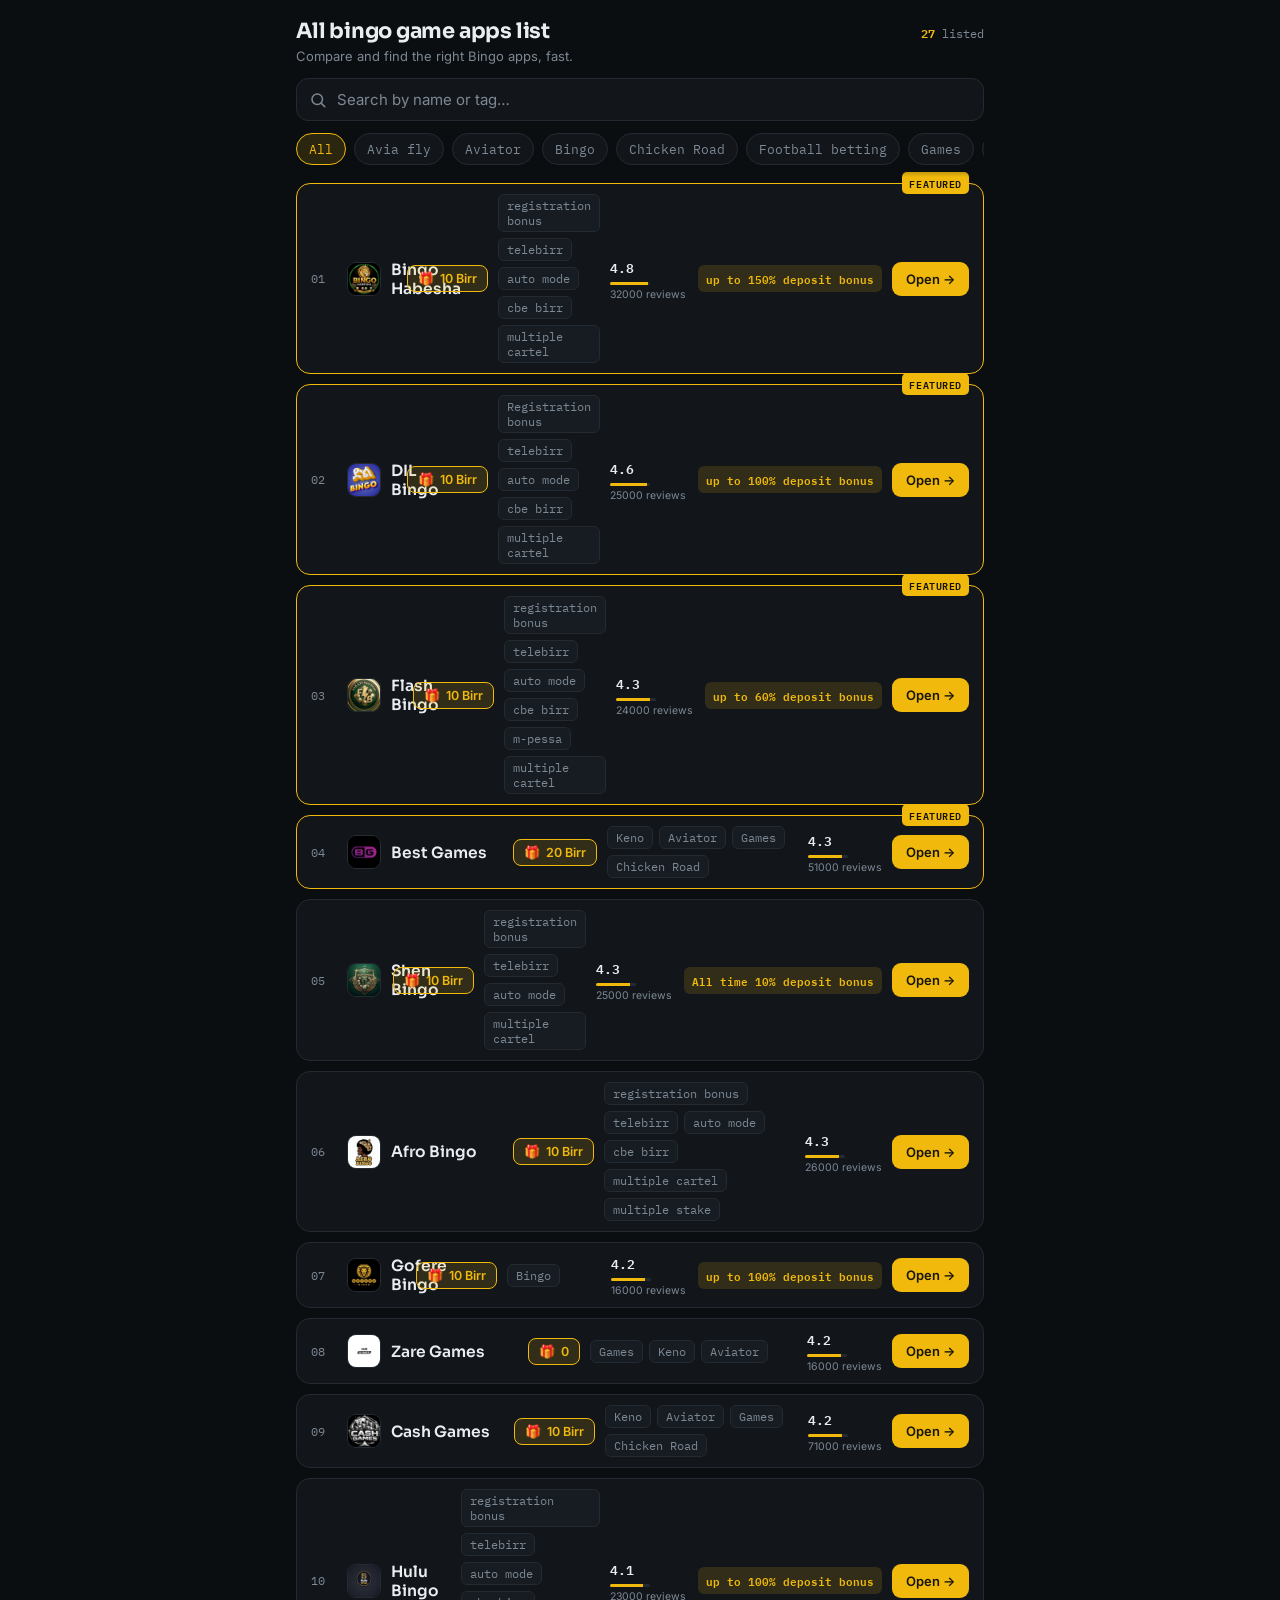
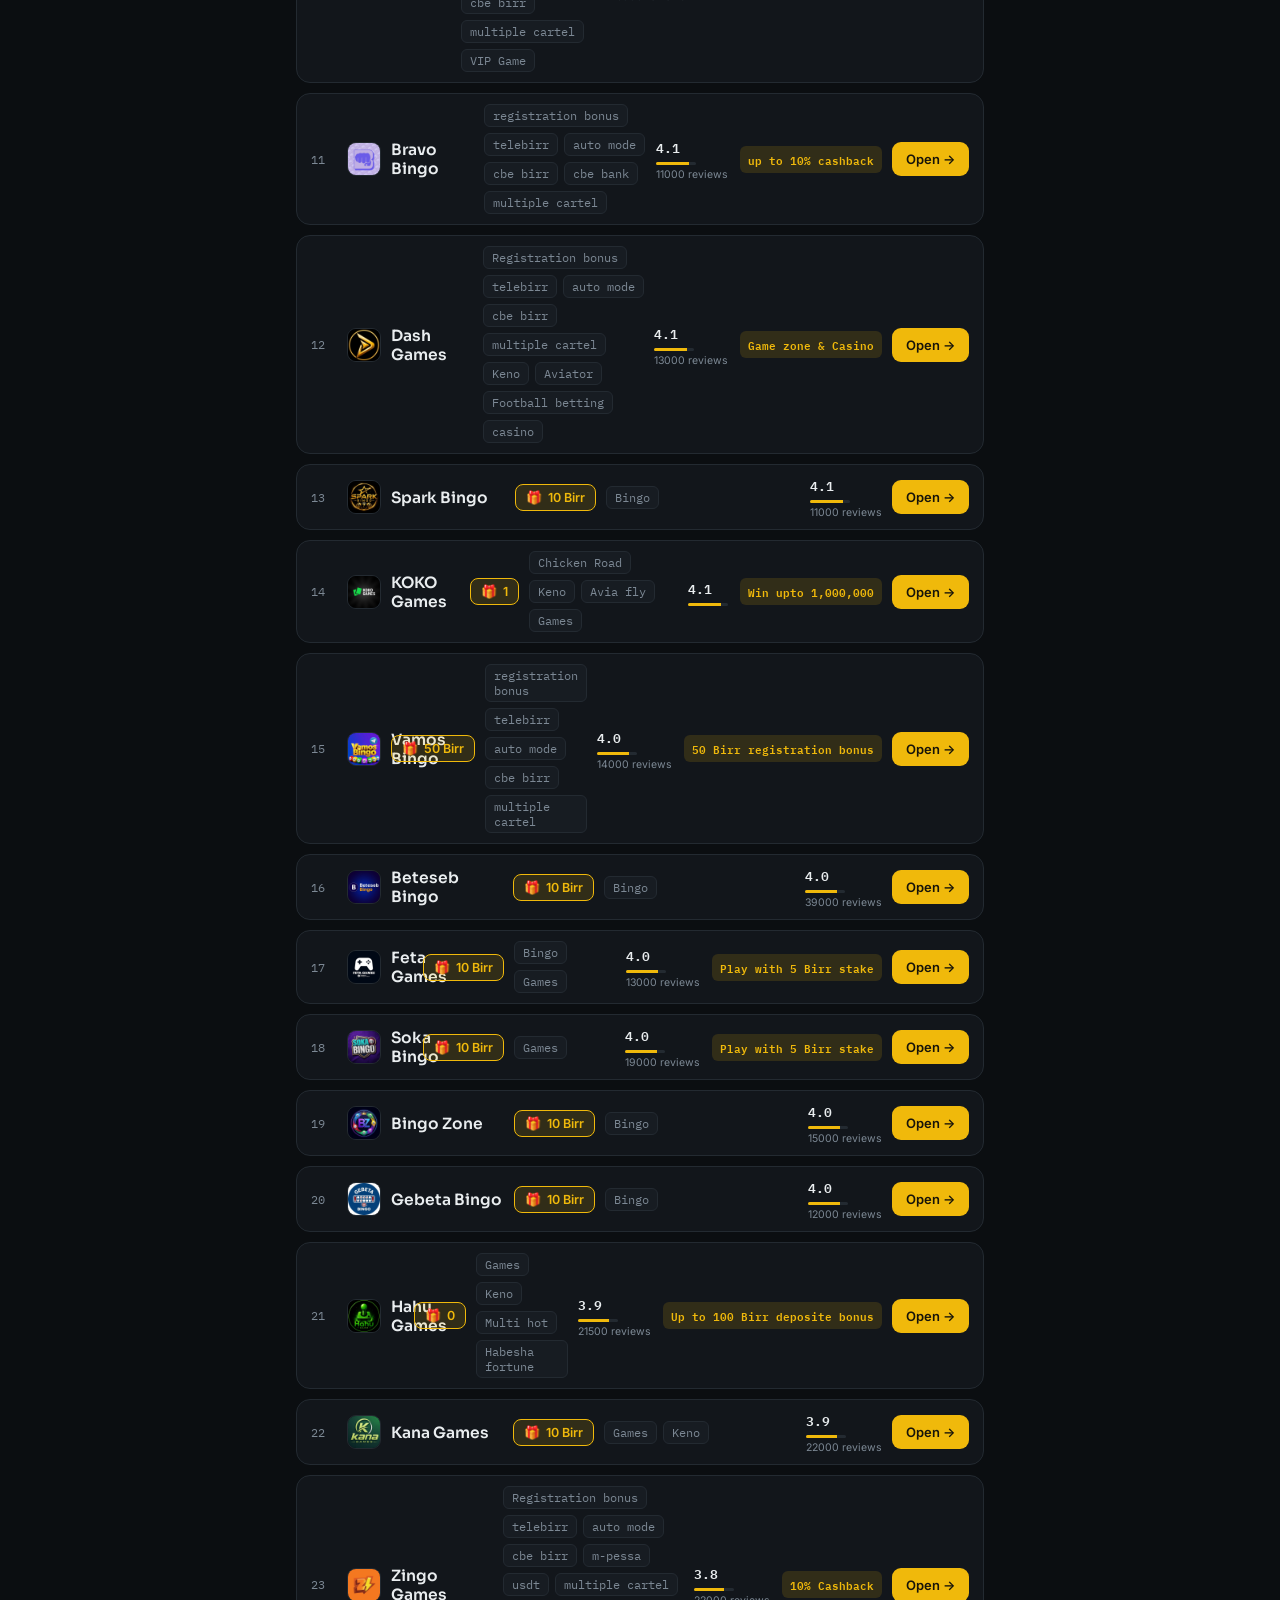
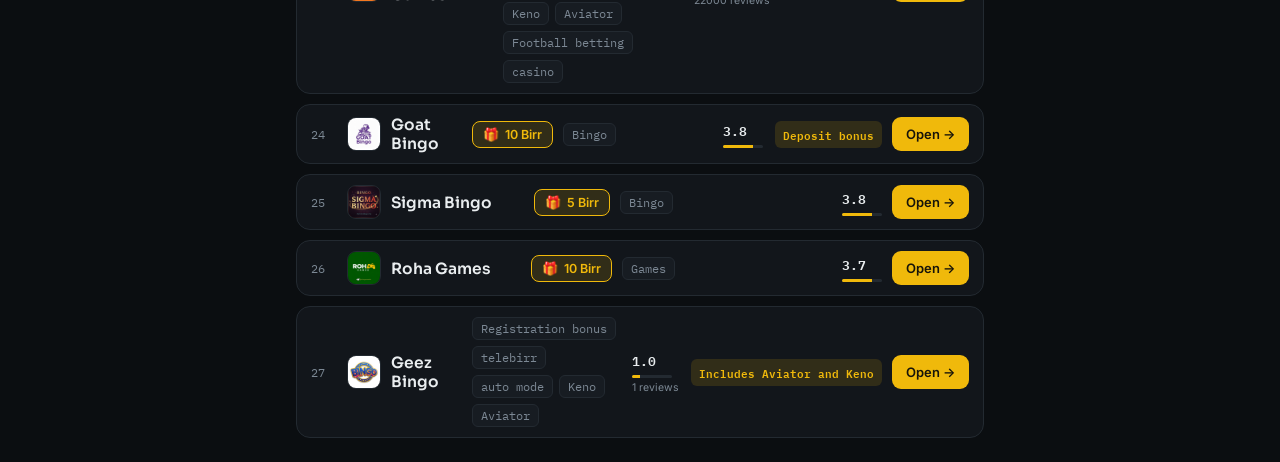
==== index.html @ 149c82ef "Update index.html" ====
<!DOCTYPE html>
<html lang="en">
<head>
<meta charset="UTF-8" />
<meta name="viewport" content="width=device-width, initial-scale=1, maximum-scale=1, viewport-fit=cover" />
<title>All Bingo</title>

<script src="https://telegram.org/js/telegram-web-app.js"></script>

<link rel="preconnect" href="https://fonts.googleapis.com">
<link rel="preconnect" href="https://fonts.gstatic.com" crossorigin>
<link href="https://fonts.googleapis.com/css2?family=Sora:wght@500;600;700&family=Inter:wght@400;500;600&family=IBM+Plex+Mono:wght@500;600&display=swap" rel="stylesheet">

<link rel="stylesheet" href="style.css" />
</head>
<body>
<head><script async src="https://js.onclckmn.com/static/onclicka.js" data-admpid="472430"></script></head>
<div id="splash" class="splash" aria-hidden="true">
  <div class="splash__balls">
    <span class="ball ball--b" style="--d:0s">B</span>
    <span class="ball ball--i" style="--d:0.12s">I</span>
    <span class="ball ball--n" style="--d:0.24s">N</span>
    <span class="ball ball--g" style="--d:0.36s">G</span>
    <span class="ball ball--o" style="--d:0.48s">O</span>
  </div>
  <div class="splash__wordmark">All <span>Bingo</span></div>
  <div class="splash__hint">tap to skip</div>
</div>

<div class="app">

  <header class="topbar">
    <div class="topbar__title-row">
      <h1 id="pageTitle" class="topbar__title">All bingo game apps list</h1>
      <span class="topbar__count"><span id="resultCount">0</span> listed</span>
    </div>
    <p id="pageSubtitle" class="topbar__subtitle">Compare and find the right Bingo apps, fast.</p>

    <div class="searchbar">
      <svg class="searchbar__icon" viewBox="0 0 24 24" width="18" height="18" aria-hidden="true">
        <circle cx="11" cy="11" r="7" fill="none" stroke="currentColor" stroke-width="2"/>
        <line x1="16.5" y1="16.5" x2="21" y2="21" stroke="currentColor" stroke-width="2" stroke-linecap="round"/>
      </svg>
      <input id="searchInput" class="searchbar__input" type="text" inputmode="search"
             placeholder="Search by name or tag…" autocomplete="off" />
      <button id="clearSearch" class="searchbar__clear" aria-label="Clear search" hidden>&times;</button>
    </div>

    <div id="tagRow" class="tagrow" role="tablist" aria-label="Filter by tag">
      <!-- tag chips injected by app.js -->
    </div>
  </header>

  <main id="list" class="list" aria-live="polite">
    <!-- rows injected by app.js -->
  </main>

  <div id="emptyState" class="empty" hidden>
    <p class="empty__title">Nothing matches</p>
    <p class="empty__sub">Try a different search term or clear filters.</p>
    <button id="resetFilters" class="empty__reset">Reset filters</button>
  </div>

</div>

<script src="app.js"></script>
</body>
</html>
---- style.css ----
/* ---- Tokens ---- */
:root,
html[data-theme="dark"] {
  --bg: #0B0E11;
  --surface: #12161B;
  --surface-2: #171C22;
  --border: #232A31;
  --text: #E9EDEF;
  --text-muted: #7C8894;
  --accent: #F0B90B;
  --accent-soft: rgba(240, 185, 11, 0.14);
  --accent-text-on: #17140A;
  --danger: #E5484D;
}

html[data-theme="light"] {
  --bg: #F6F5F2;
  --surface: #FFFFFF;
  --surface-2: #FBFAF7;
  --border: #E3E0D8;
  --text: #17181A;
  --text-muted: #6B6F76;
  --accent: #B5810A;
  --accent-soft: rgba(181, 129, 10, 0.12);
  --accent-text-on: #FFFFFF;
  --danger: #C4322C;
}

* { box-sizing: border-box; }

html, body {
  margin: 0;
  padding: 0;
  background: var(--bg);
  color: var(--text);
}

body {
  font-family: 'Inter', system-ui, sans-serif;
  -webkit-font-smoothing: antialiased;
  padding-bottom: 24px;
}

.app { max-width: 720px; margin: 0 auto; }

/* ---- Splash screen ---- */
.splash {
  position: fixed;
  inset: 0;
  z-index: 999;
  background: var(--bg);
  display: flex;
  flex-direction: column;
  align-items: center;
  justify-content: center;
  gap: 20px;
  overflow: hidden;
  transition: opacity .45s ease, transform .45s ease;
}

.splash::before {
  content: "";
  position: absolute;
  width: 260px;
  height: 260px;
  border-radius: 50%;
  background: radial-gradient(circle, var(--accent-soft), transparent 70%);
  animation: splashGlow 2.4s ease-in-out infinite;
}

.splash--hide {
  opacity: 0;
  transform: scale(1.03);
  pointer-events: none;
}

.splash__balls {
  display: flex;
  gap: 10px;
  position: relative;
  z-index: 1;
}

.ball {
  width: 46px;
  height: 46px;
  border-radius: 50%;
  display: flex;
  align-items: center;
  justify-content: center;
  font-family: 'Sora', sans-serif;
  font-weight: 700;
  font-size: 18px;
  color: #17140A;
  opacity: 0;
  box-shadow: 0 6px 14px rgba(0, 0, 0, .35);
  animation: ballDrop .6s cubic-bezier(.34, 1.56, .64, 1) forwards;
  animation-delay: var(--d);
}

.ball--b, .ball--n { background: var(--accent); }
.ball--i, .ball--o { background: #2DD4BF; }
.ball--g { background: #FF7A59; }

@keyframes ballDrop {
  0%   { opacity: 0; transform: translateY(-140px) rotate(-25deg) scale(.6); }
  60%  { opacity: 1; transform: translateY(6px) rotate(6deg) scale(1.05); }
  80%  { transform: translateY(-4px) rotate(-2deg) scale(.98); }
  100% { opacity: 1; transform: translateY(0) rotate(0) scale(1); }
}

.splash__wordmark {
  position: relative;
  z-index: 1;
  font-family: 'Sora', sans-serif;
  font-weight: 700;
  font-size: 26px;
  letter-spacing: -0.01em;
  color: var(--text);
  opacity: 0;
  transform: translateY(10px);
  animation: splashWordIn .5s ease forwards;
  animation-delay: .78s;
}

.splash__wordmark span { color: var(--accent); }

@keyframes splashWordIn { to { opacity: 1; transform: none; } }

.splash__hint {
  position: relative;
  z-index: 1;
  font-family: 'IBM Plex Mono', monospace;
  font-size: 11px;
  color: var(--text-muted);
  opacity: 0;
  animation: splashHintIn .4s ease forwards;
  animation-delay: 1.3s;
}

@keyframes splashHintIn { to { opacity: .7; } }

@keyframes splashGlow {
  0%, 100% { opacity: .5; transform: scale(1); }
  50%      { opacity: 1; transform: scale(1.15); }
}

/* ---- Topbar ---- */
.topbar {
  position: sticky;
  top: 0;
  z-index: 10;
  background: linear-gradient(to bottom, var(--bg) 85%, transparent);
  padding: 18px 16px 10px;
}

.topbar__title-row {
  display: flex;
  align-items: baseline;
  justify-content: space-between;
  gap: 8px;
}

.topbar__title {
  font-family: 'Sora', sans-serif;
  font-weight: 700;
  font-size: 21px;
  letter-spacing: -0.01em;
  margin: 0;
}

.topbar__count {
  font-family: 'IBM Plex Mono', monospace;
  font-size: 12px;
  color: var(--text-muted);
  white-space: nowrap;
}

.topbar__count #resultCount {
  color: var(--accent);
  font-weight: 600;
}

.topbar__subtitle {
  margin: 4px 0 14px;
  font-size: 13px;
  color: var(--text-muted);
}

/* ---- Search ---- */
.searchbar {
  display: flex;
  align-items: center;
  gap: 8px;
  background: var(--surface);
  border: 1px solid var(--border);
  border-radius: 12px;
  padding: 10px 12px;
}

.searchbar__icon { color: var(--text-muted); flex-shrink: 0; }

.searchbar__input {
  flex: 1;
  border: none;
  background: transparent;
  color: var(--text);
  font-family: 'Inter', sans-serif;
  font-size: 15px;
  outline: none;
  min-width: 0;
}

.searchbar__input::placeholder { color: var(--text-muted); }

.searchbar__clear {
  border: none;
  background: var(--border);
  color: var(--text-muted);
  width: 20px;
  height: 20px;
  border-radius: 50%;
  font-size: 14px;
  line-height: 1;
  cursor: pointer;
  flex-shrink: 0;
}

/* ---- Tag filter row ---- */
.tagrow {
  display: flex;
  gap: 8px;
  overflow-x: auto;
  margin-top: 12px;
  padding-bottom: 2px;
  scrollbar-width: none;
}
.tagrow::-webkit-scrollbar { display: none; }

.chip {
  flex-shrink: 0;
  font-family: 'IBM Plex Mono', monospace;
  font-size: 12.5px;
  padding: 7px 12px;
  border-radius: 999px;
  border: 1px solid var(--border);
  background: var(--surface);
  color: var(--text-muted);
  cursor: pointer;
  white-space: nowrap;
  transition: border-color .15s, color .15s, background .15s;
}

.chip[aria-selected="true"] {
  border-color: var(--accent);
  color: var(--accent);
  background: var(--accent-soft);
}

/* ---- List / rows ---- */
.list { padding: 6px 16px 0; display: flex; flex-direction: column; gap: 10px; }

.row {
  position: relative;
  background: var(--surface);
  border: 1px solid var(--border);
  border-radius: 14px;
  padding: 12px 14px;
  display: flex;
  flex-direction: column;
  gap: 10px;
  animation: fadeIn .2s ease;
}

.row--featured { border-color: var(--accent); }

.row--featured::before {
  content: "FEATURED";
  position: absolute;
  top: -1px;
  right: 14px;
  transform: translateY(-50%);
  background: var(--accent);
  color: var(--accent-text-on);
  font-family: 'IBM Plex Mono', monospace;
  font-size: 9.5px;
  font-weight: 600;
  letter-spacing: .06em;
  padding: 2px 7px;
  border-radius: 5px;
}

@keyframes fadeIn { from { opacity: 0; transform: translateY(3px); } to { opacity: 1; transform: none; } }

.row__top { display: flex; align-items: center; gap: 10px; }

.row__rank {
  font-family: 'IBM Plex Mono', monospace;
  font-size: 12px;
  color: var(--text-muted);
  width: 26px;
  flex-shrink: 0;
}

.row__logo {
  width: 34px;
  height: 34px;
  border-radius: 9px;
  background: var(--surface-2);
  border: 1px solid var(--border);
  flex-shrink: 0;
  display: flex;
  align-items: center;
  justify-content: center;
  font-family: 'Sora', sans-serif;
  font-weight: 600;
  font-size: 14px;
  color: var(--text-muted);
  overflow: hidden;
}

.row__logo img { width: 100%; height: 100%; object-fit: cover; }

.row__name {
  font-family: 'Sora', sans-serif;
  font-weight: 600;
  font-size: 15.5px;
  flex: 1;
  min-width: 0;
}

.row__bonus {
  display: flex;
  align-items: center;
  gap: 6px;
  margin-left: 36px;
  font-family: 'Inter', sans-serif;
  font-size: 12.5px;
  font-weight: 600;
  color: var(--accent);
  background: var(--accent-soft);
  border: 1px solid var(--accent);
  padding: 5px 10px;
  border-radius: 8px;
  width: fit-content;
}

.row__bonus-icon { font-size: 13px; line-height: 1; }

.row__tags { display: flex; flex-wrap: wrap; gap: 6px; padding-left: 36px; }

.tag {
  font-size: 11.5px;
  font-family: 'IBM Plex Mono', monospace;
  color: var(--text-muted);
  background: var(--surface-2);
  border: 1px solid var(--border);
  padding: 3px 8px;
  border-radius: 6px;
}

.row__bottom {
  display: flex;
  align-items: center;
  justify-content: space-between;
  padding-left: 36px;
  gap: 10px;
}

.row__meta { display: flex; align-items: center; gap: 12px; min-width: 0; }

.rating {
  display: flex;
  flex-direction: column;
  gap: 3px;
  min-width: 40px;
}

.rating__num {
  font-family: 'IBM Plex Mono', monospace;
  font-size: 13px;
  font-weight: 600;
  color: var(--text);
}

.rating__meter {
  width: 40px;
  height: 3px;
  background: var(--border);
  border-radius: 2px;
  overflow: hidden;
}

.rating__meter span {
  display: block;
  height: 100%;
  background: var(--accent);
}

.rating__reviews {
  font-size: 10.5px;
  color: var(--text-muted);
  white-space: nowrap;
}

.note {
  font-family: 'IBM Plex Mono', monospace;
  font-size: 11px;
  font-weight: 600;
  color: var(--accent);
  background: var(--accent-soft);
  padding: 4px 8px;
  border-radius: 6px;
  white-space: nowrap;
}

.row__cta {
  flex-shrink: 0;
  font-family: 'Inter', sans-serif;
  font-size: 13px;
  font-weight: 600;
  color: var(--accent-text-on);
  background: var(--accent);
  border: none;
  padding: 9px 14px;
  border-radius: 9px;
  text-decoration: none;
  display: inline-flex;
  align-items: center;
  gap: 4px;
  white-space: nowrap;
}

/* ---- Empty state ---- */
.empty {
  text-align: center;
  padding: 60px 24px;
  color: var(--text-muted);
}
.empty__title {
  font-family: 'Sora', sans-serif;
  font-weight: 600;
  font-size: 16px;
  color: var(--text);
  margin: 0 0 4px;
}
.empty__sub { font-size: 13px; margin: 0 0 16px; }
.empty__reset {
  font-family: 'Inter', sans-serif;
  font-size: 13px;
  font-weight: 600;
  color: var(--accent);
  background: var(--accent-soft);
  border: 1px solid var(--accent);
  padding: 8px 16px;
  border-radius: 9px;
  cursor: pointer;
}

/* ---- Wider viewport: align meta into a row-table feel ---- */
@media (min-width: 520px) {
  .row { flex-direction: row; align-items: center; padding: 10px 14px; }
  .row__top { flex: 1; min-width: 0; }
  .row__tags { padding-left: 0; flex: 1; }
  .row__bottom { padding-left: 0; flex-shrink: 0; }
  .row__bonus { margin-left: 0; flex-shrink: 0; }
}
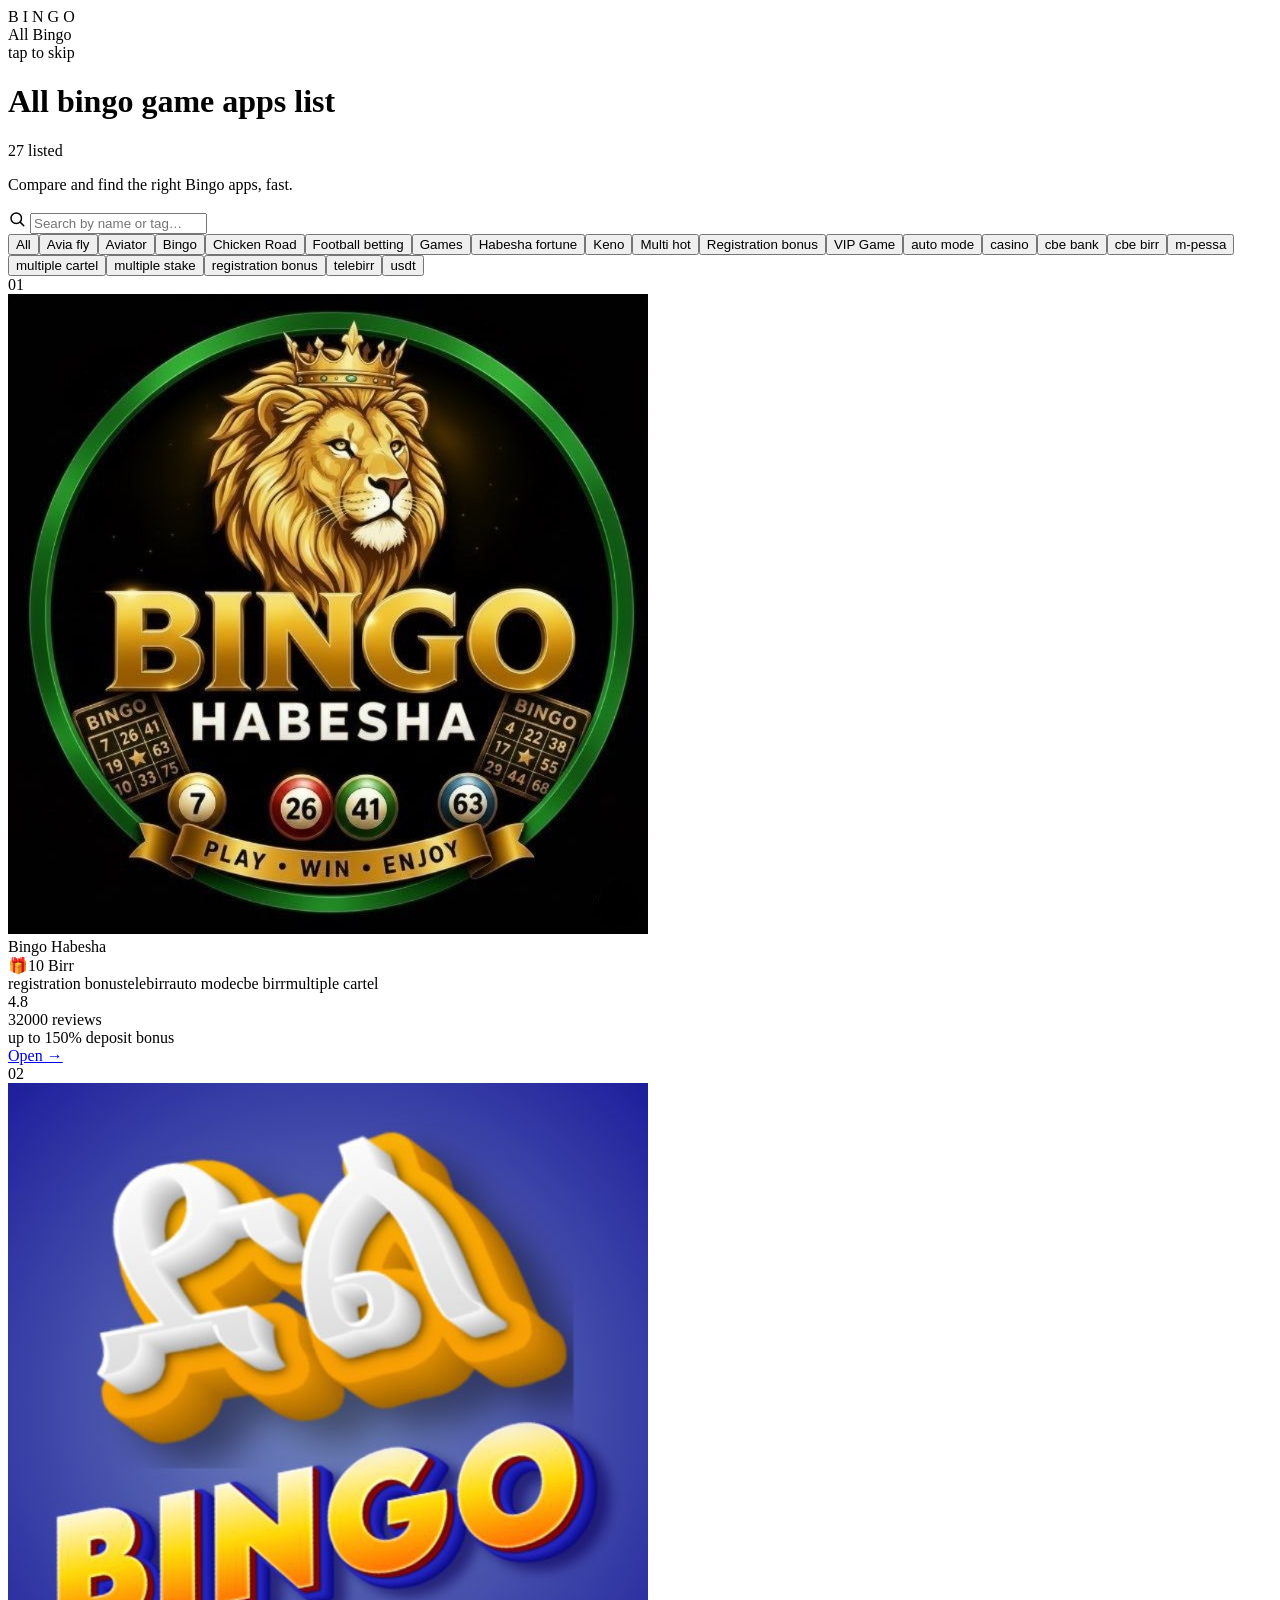
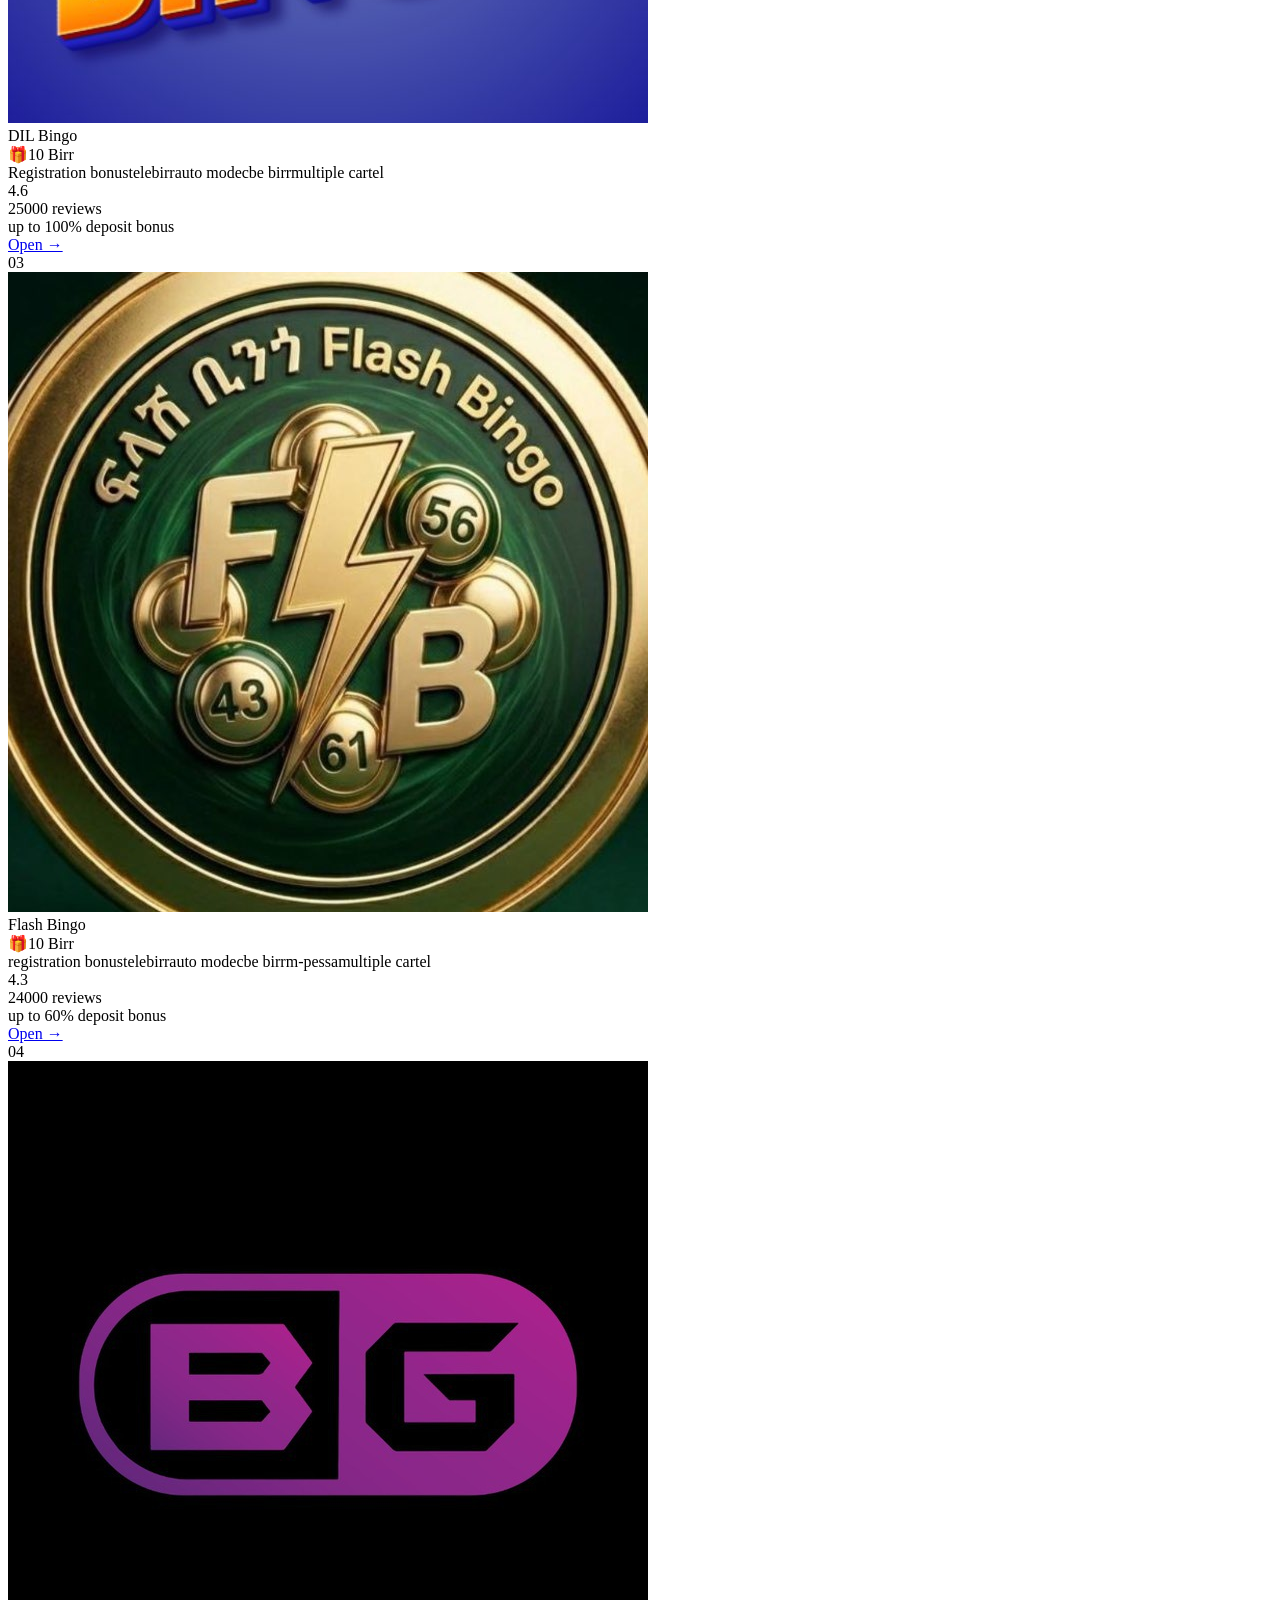
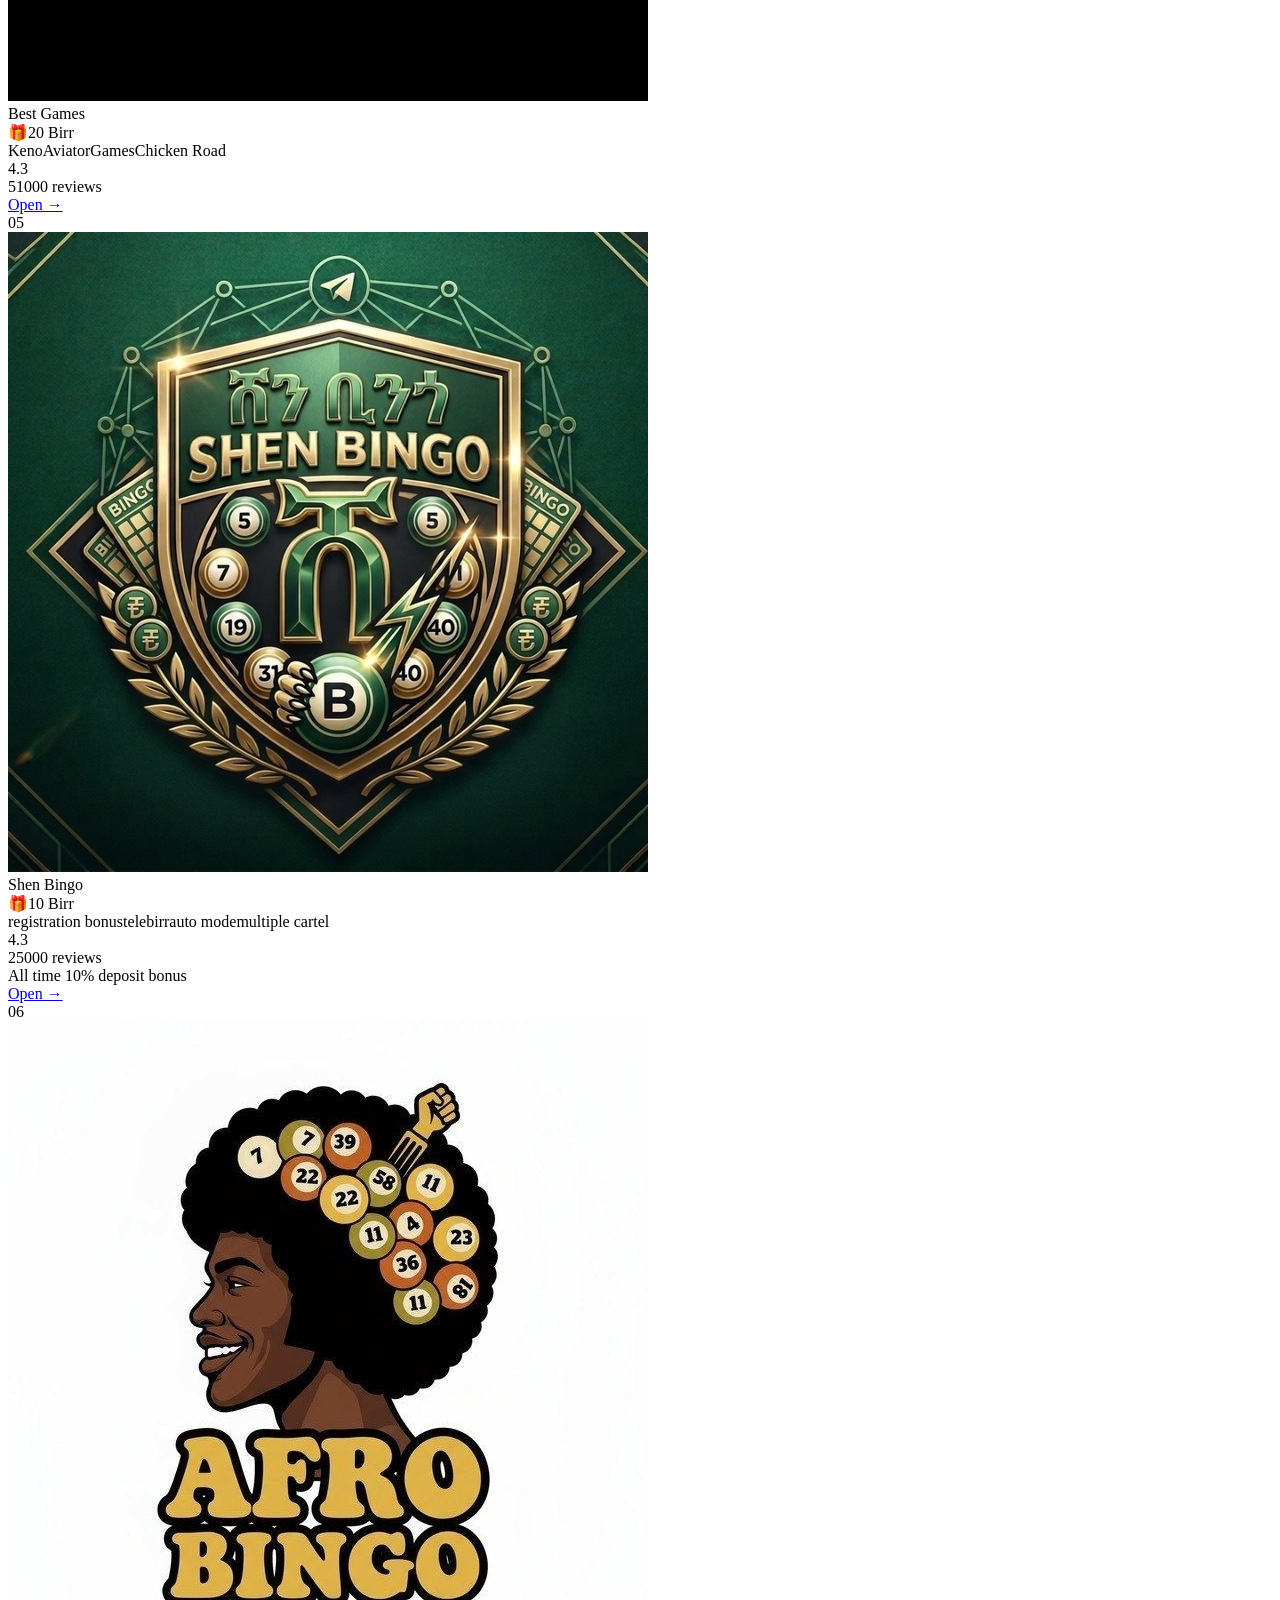
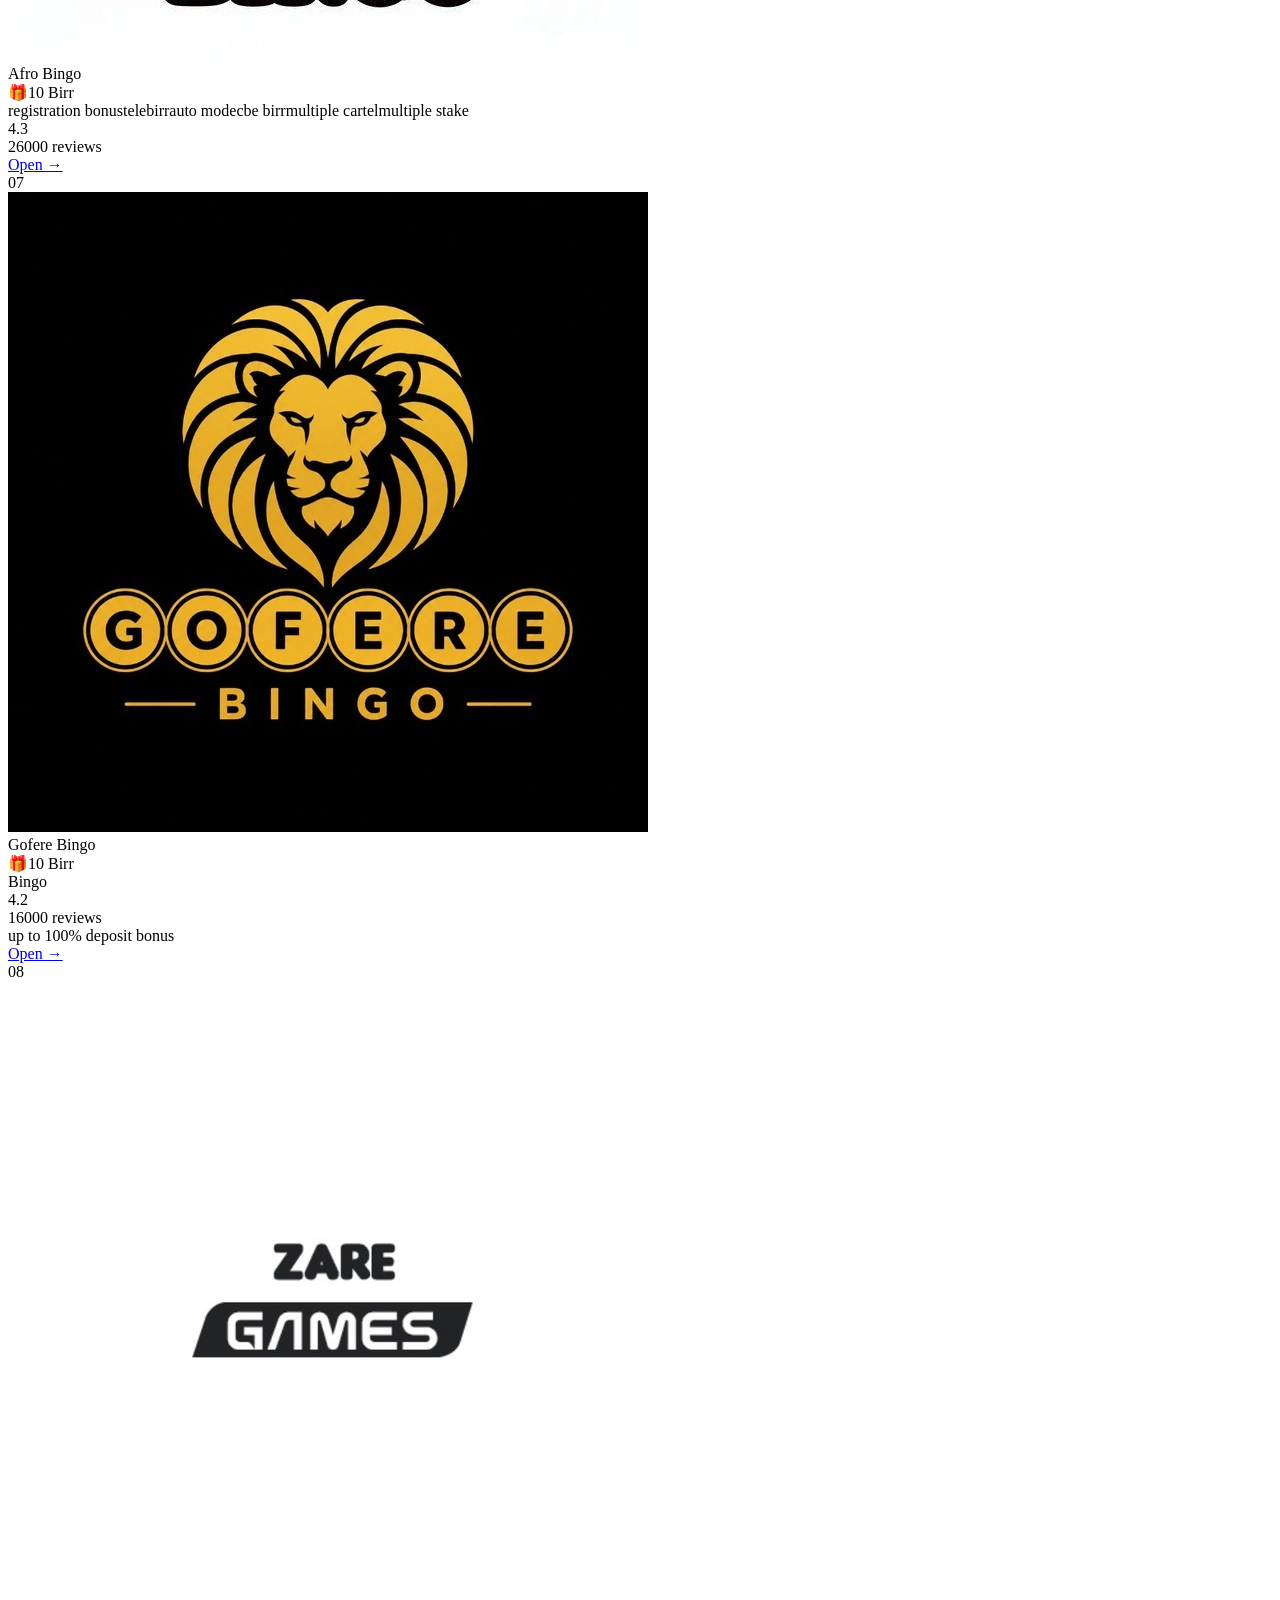
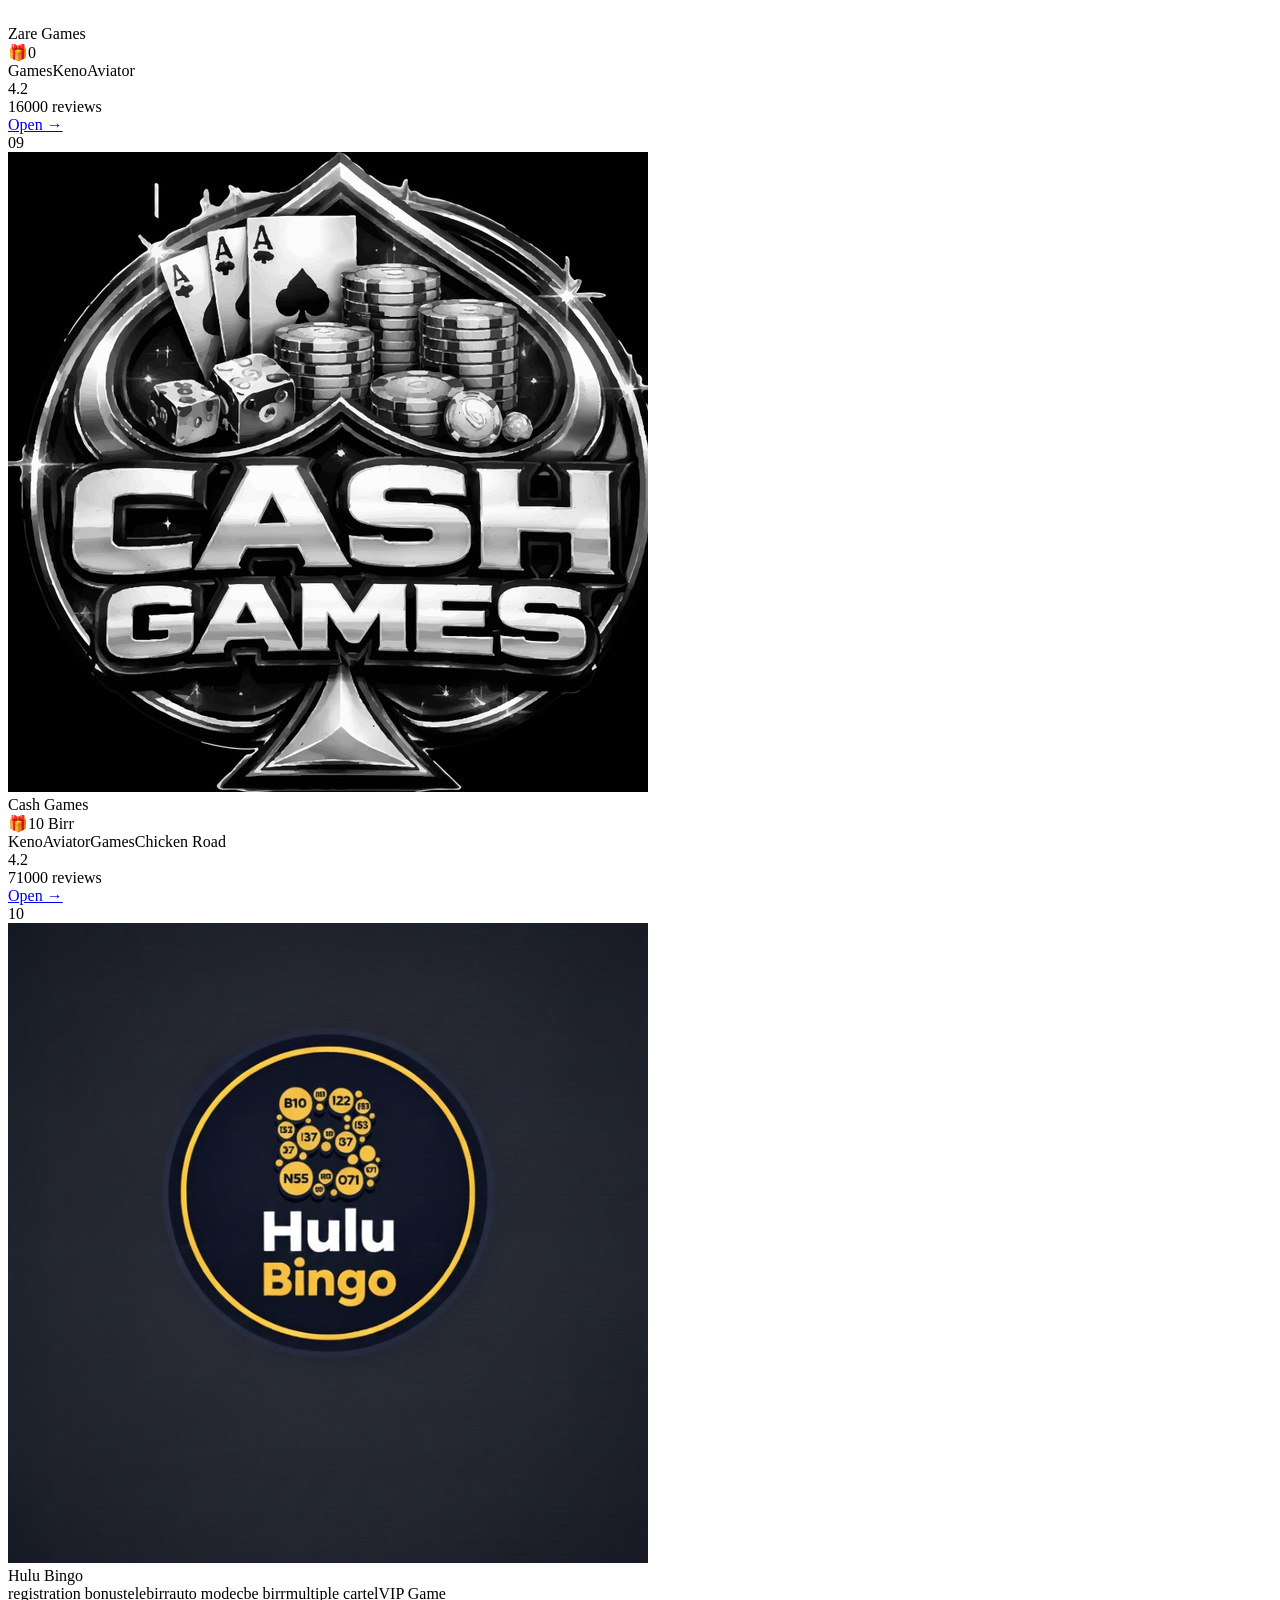
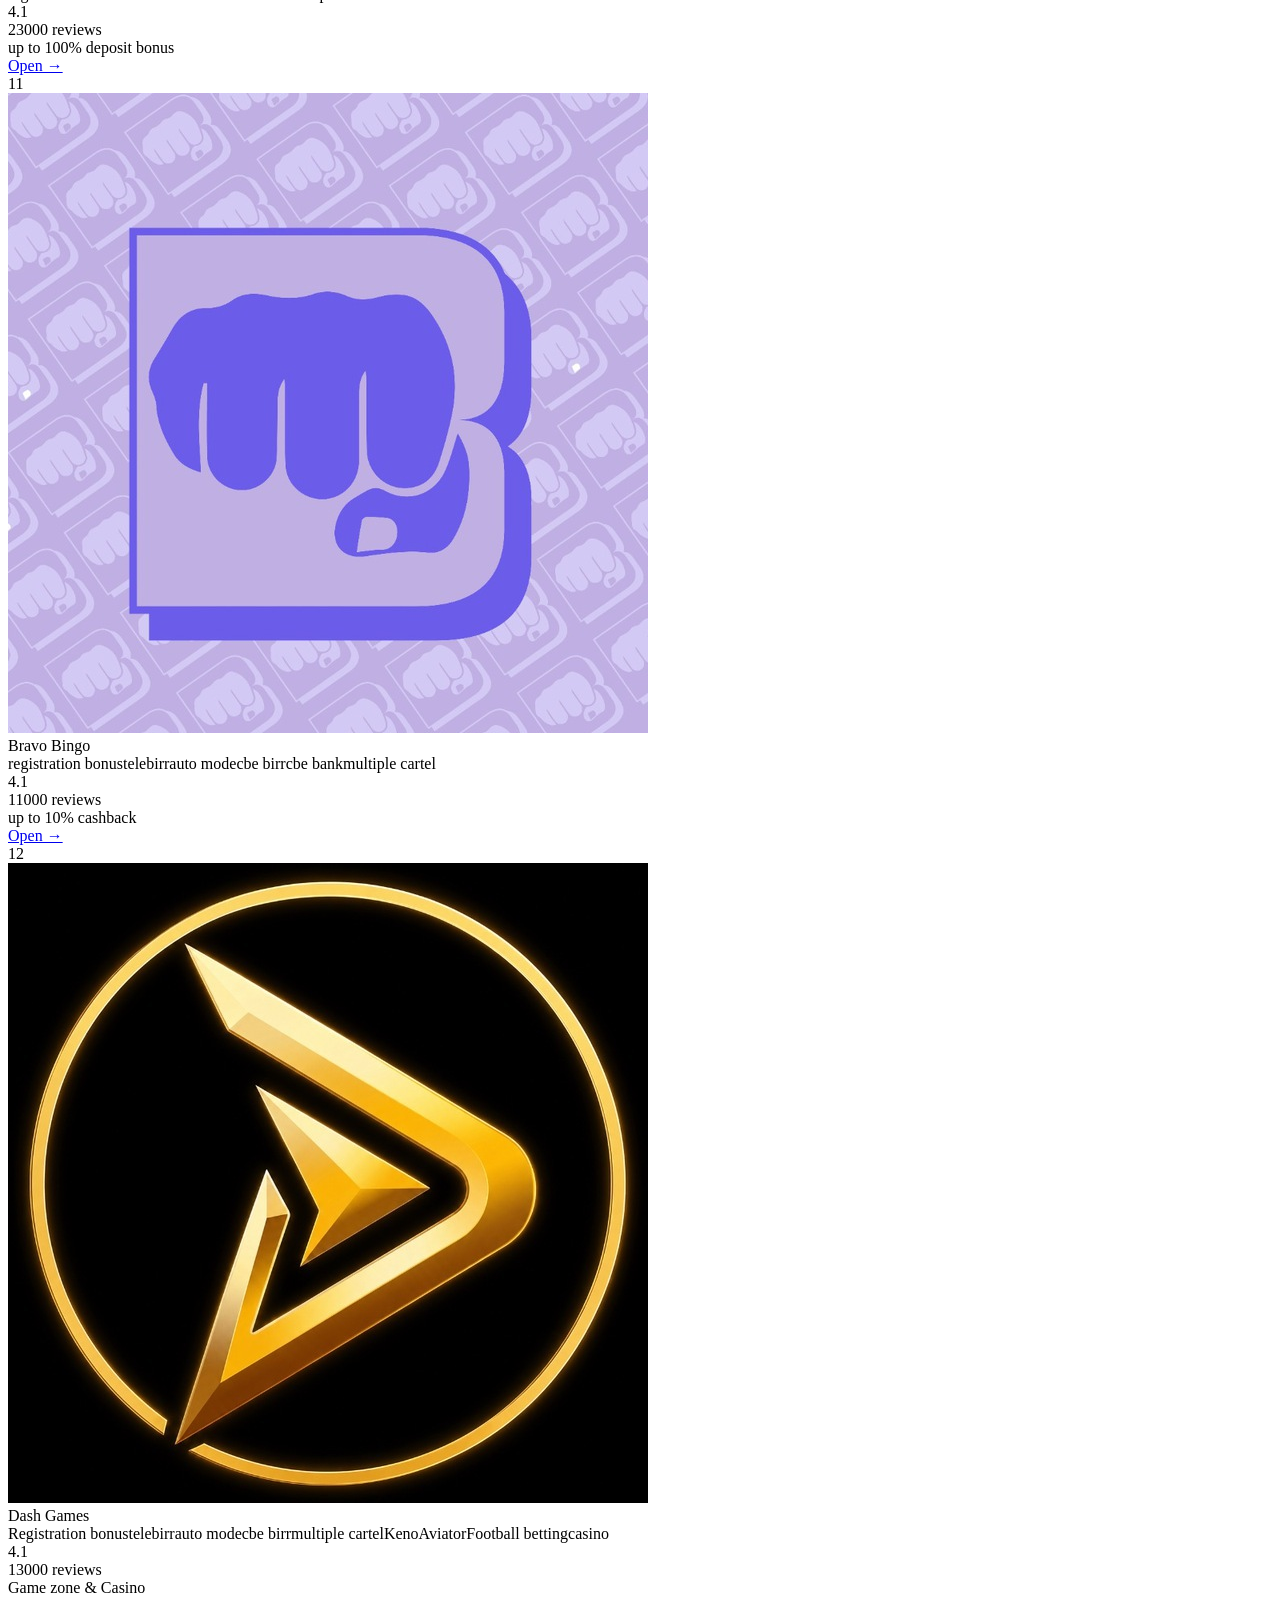
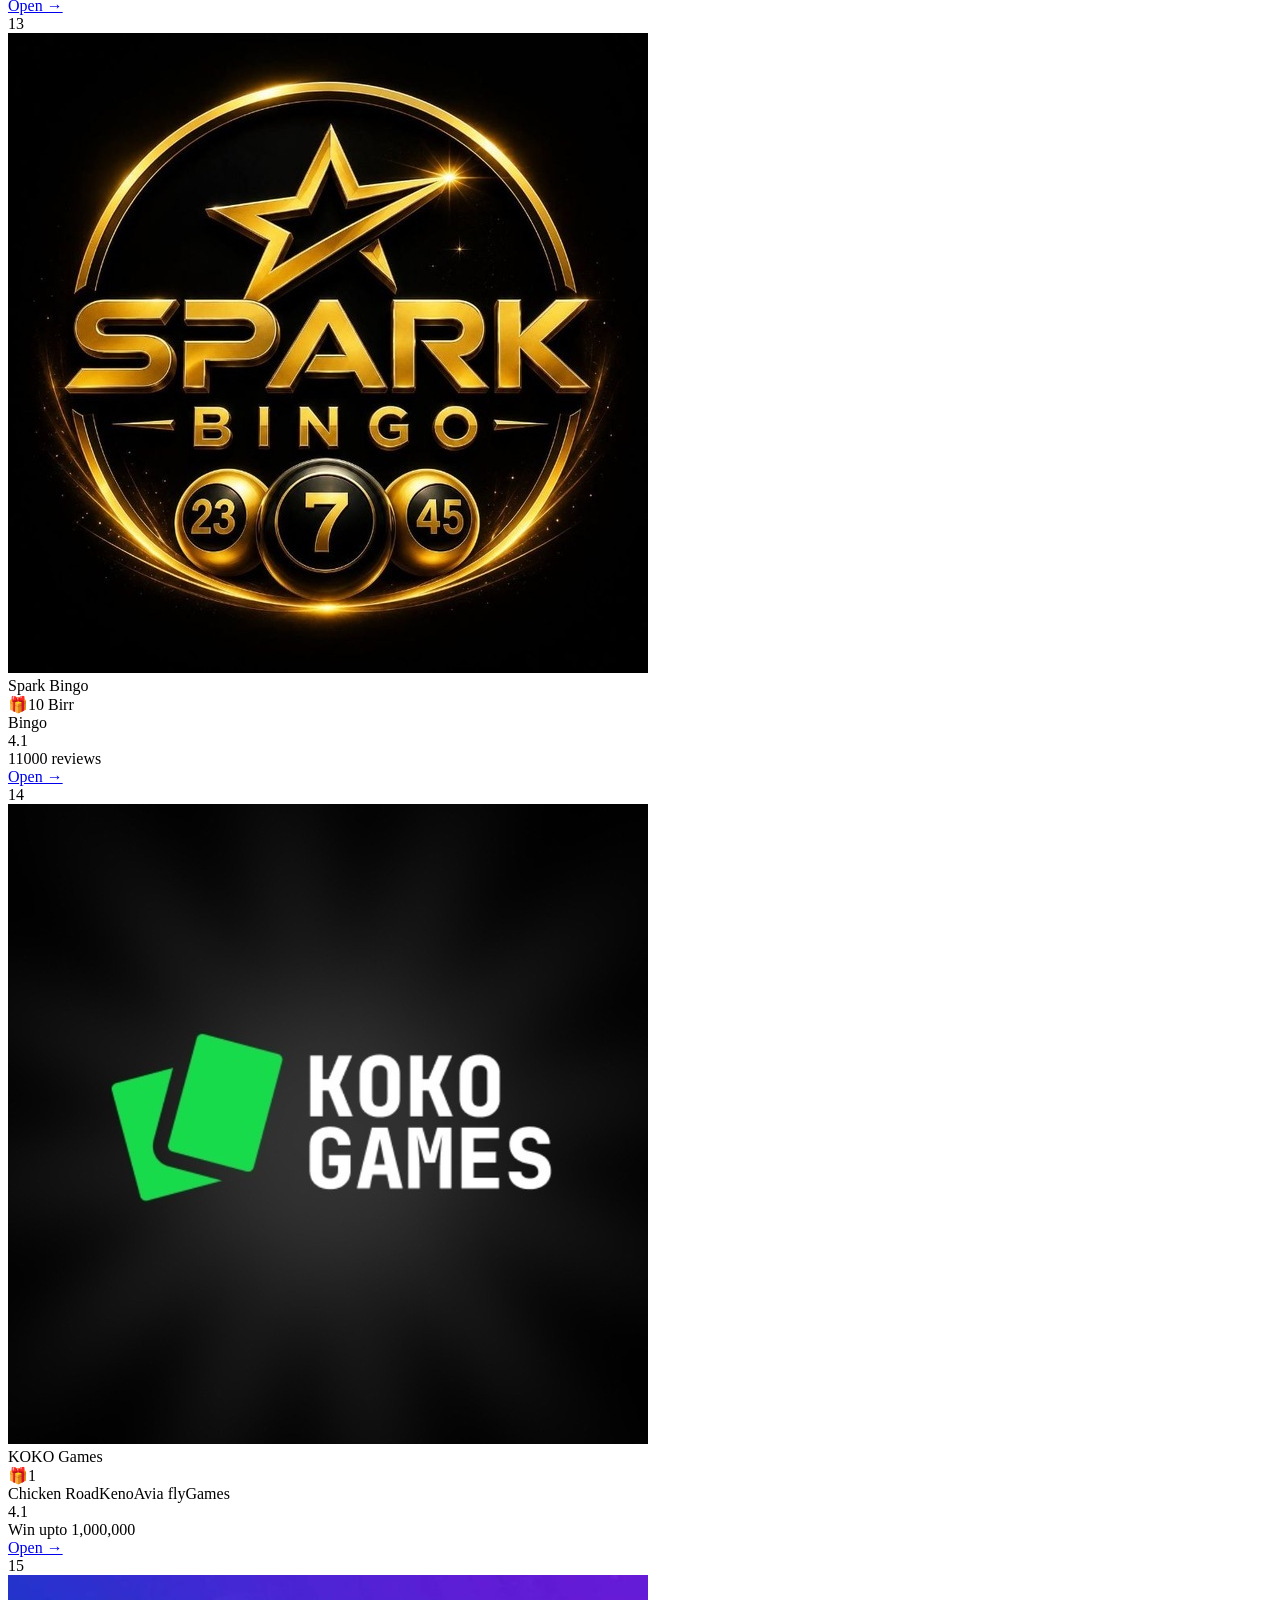
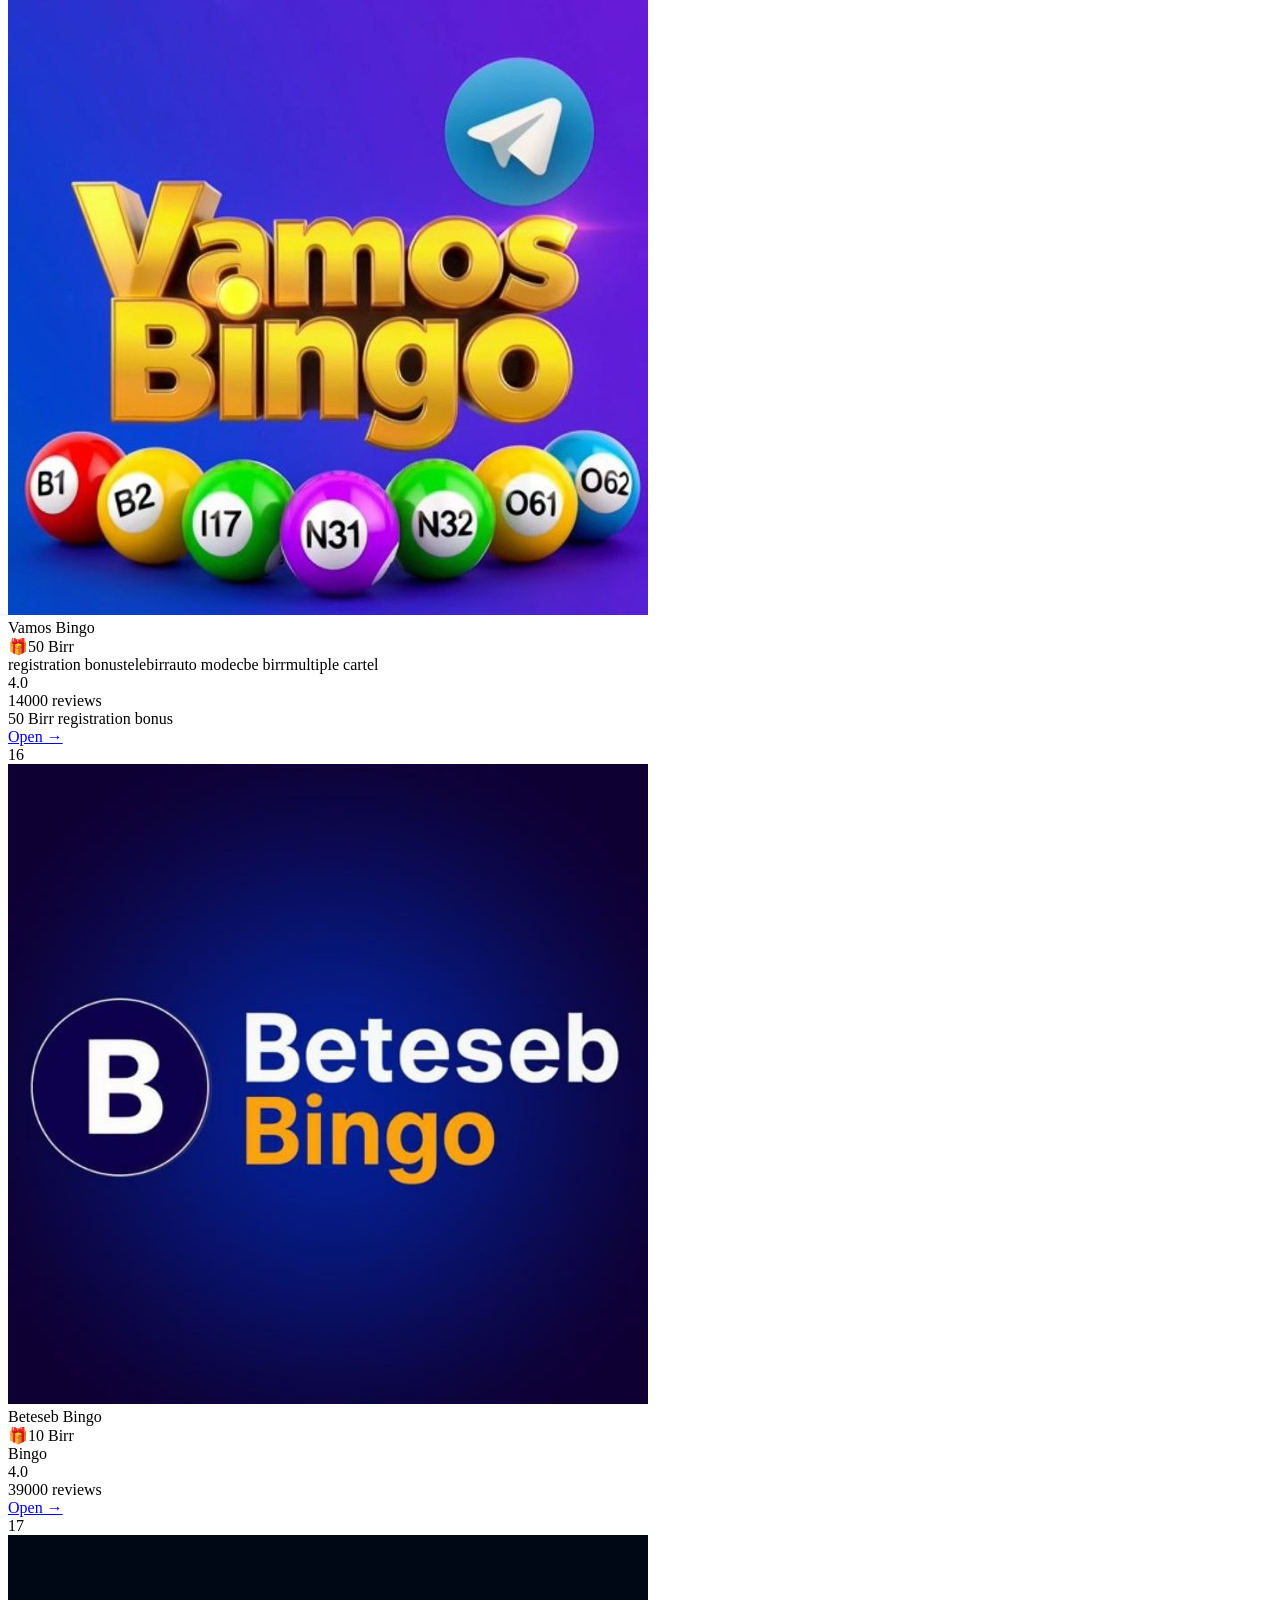
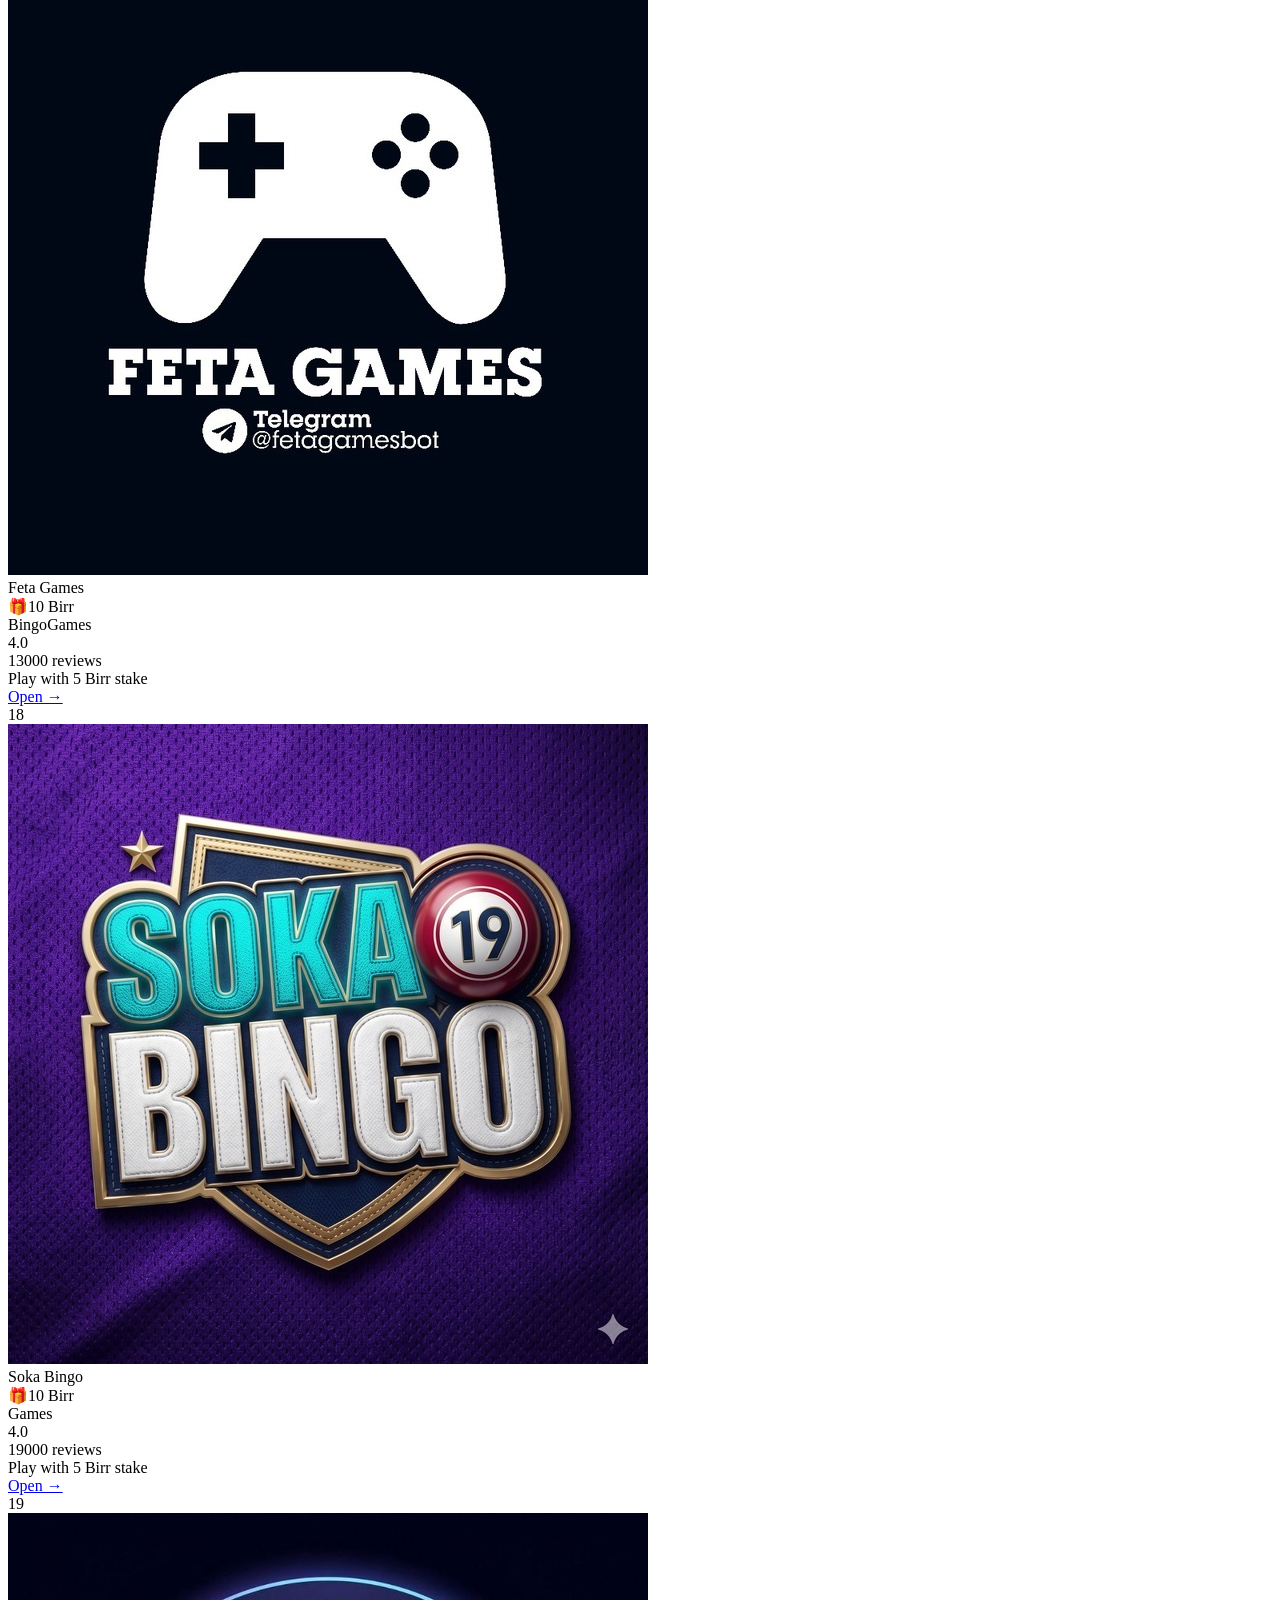
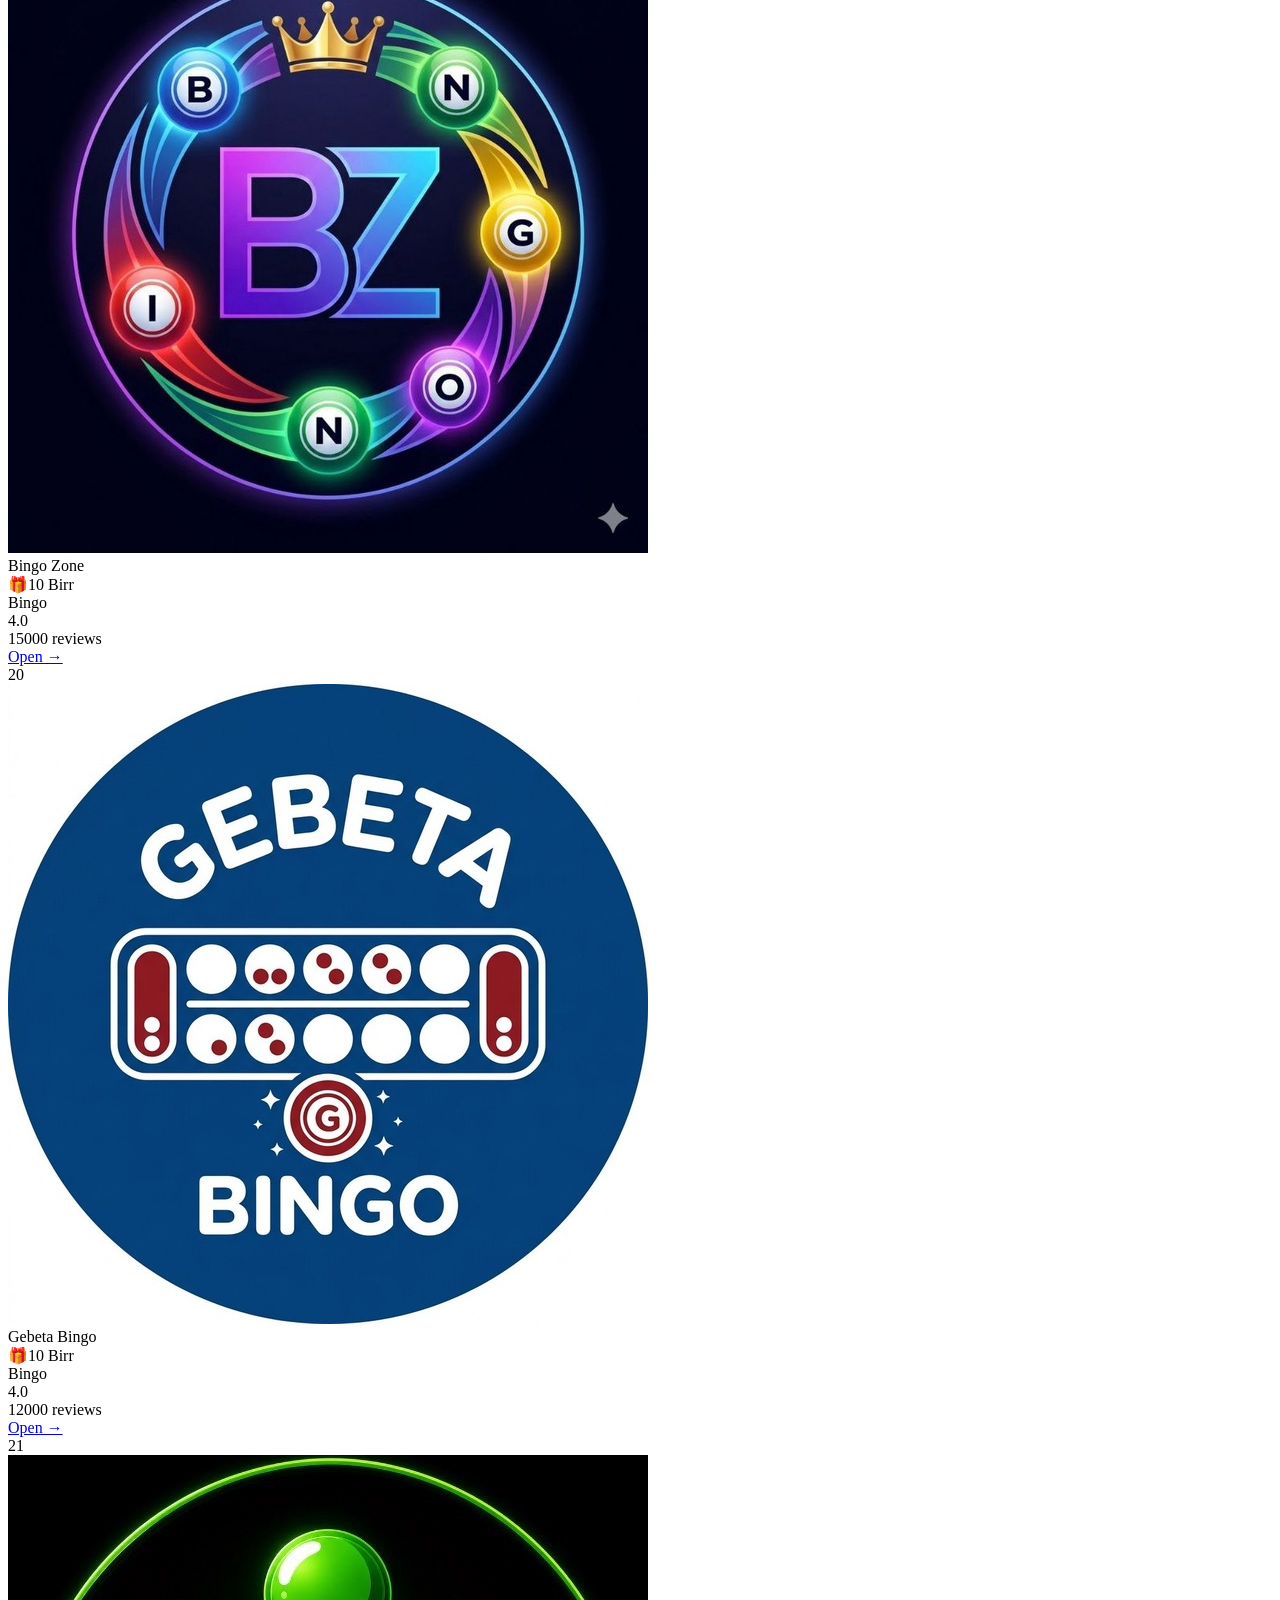
==== commit 0412788b: "Update index.html" ====
--- a/index.html
+++ b/index.html
@@ -11,10 +11,14 @@
 <link rel="preconnect" href="https://fonts.gstatic.com" crossorigin>
 <link href="https://fonts.googleapis.com/css2?family=Sora:wght@500;600;700&family=Inter:wght@400;500;600&family=IBM+Plex+Mono:wght@500;600&display=swap" rel="stylesheet">
 
-<link rel="stylesheet" href="style.css" />
+<!-- <link rel="stylesheet" href="style.css" /> -->
+<!-- Temporary Mobile Console Debugger -->
+<!-- <script src="https://jsdelivr.net"></script> -->
+<!-- <script>eruda.init();</script> -->
+  
+<script async src="https://js.onclckmn.com/static/onclicka.js" data-admpid="472430"></script>  
 </head>
 <body>
-<head><script async src="https://js.onclckmn.com/static/onclicka.js" data-admpid="472430"></script></head>
 <div id="splash" class="splash" aria-hidden="true">
   <div class="splash__balls">
     <span class="ball ball--b" style="--d:0s">B</span>
@@ -53,6 +57,9 @@
 
   <main id="list" class="list" aria-live="polite">
     <!-- rows injected by app.js -->
+  <!-- banner -->
+    <div data-banner="6155278"></div>
+  <!-- baner -->
   </main>
 
   <div id="emptyState" class="empty" hidden>
